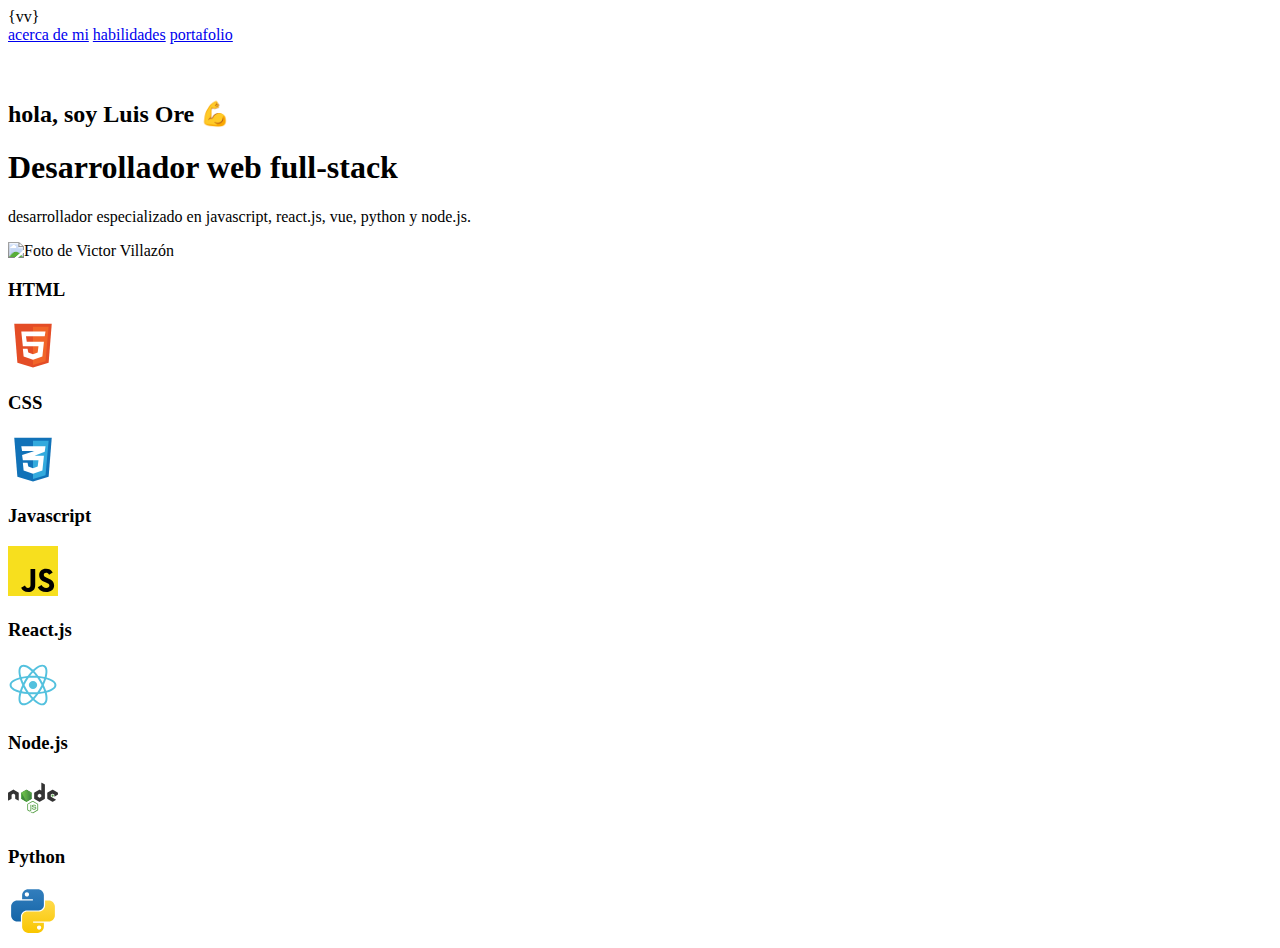
==== semana 04/dia01-mi-portafolio/index.html @ ae2e28c8 "semana04-portafolio" ====
<!DOCTYPE html>
<html lang="en">
<head>
  <meta charset="UTF-8">
  <meta name="viewport" content="width=device-width, initial-scale=1.0">
  <title>Portafolio - Victor Villazón</title>
  <link rel="stylesheet" href="./css/styles.css">
</head>
<body>
  <header class="header wrapper">
    <span class="header__logo">{vv}</span>

    <nav class="header__menu">
      <a href="#acerca-de-mi" class="header__menu--active">acerca de mi</a>
      <a href="#habilidades">habilidades</a>
      <a href="#portafolio">portafolio</a>
    </nav>

    <div class="header__links">
      <img src="./images/icon-github.svg" />
      <img src="./images/icon-linkedin.svg" />
    </div>
  </header>

  <main>
    <section class="hero wrapper">
      <h2 class="hero__gretting">hola, soy <span>Luis Ore</span> 💪</h2>
      <h1 class="hero__title">Desarrollador web full-stack</h1>
      <p class="hero__description">desarrollador especializado en javascript, react.js, vue, python y node.js.</p>
      
      <img class="hero__photo" src="https://placehold.co/278x278" alt="Foto de Victor Villazón" />

      <div class="stack">
        <div class="stack__wrap">
          <h3 class="stack__title">HTML</h3>
          <div class="stack__box">
            <img src="./images/icon-html5.svg" width="50" height="50" />
          </div>
        </div>

        <div class="stack__wrap">
          <h3 class="stack__title">CSS</h3>
          <div class="stack__box">
            <img src="./images/icon-css3.svg" width="50" height="50" />
          </div>
        </div>

        <div class="stack__wrap">
          <h3 class="stack__title">Javascript</h3>
          <div class="stack__box">
            <img src="./images/icon-javascript.svg" width="50" height="50" />
          </div>
        </div>

        <div class="stack__wrap">
          <h3 class="stack__title">React.js</h3>
          <div class="stack__box">
            <img src="./images/icon-reactjs.svg" width="50" height="50" />
          </div>
        </div>

        <div class="stack__wrap">
          <h3 class="stack__title">Node.js</h3>
          <div class="stack__box">
            <img src="./images/icon-nodejs.svg" width="50" height="50" />
          </div>
        </div>

        <div class="stack__wrap">
          <h3 class="stack__title">Python</h3>
          <div class="stack__box">
            <img src="./images/icon-python.svg" width="50" height="50" />
          </div>
        </div>
      </div>
    </section>
  </main>
</body>
</html>
---- semana 04/dia01-mi-portafolio/css/styles.css ----
@import url("https://fonts.googleapis.com/css2?family=Poppins:wght@400;600;700&display=swap");

:root{
    /* FONTS */

    --font-primary: "pooppins", sans-serif;
}
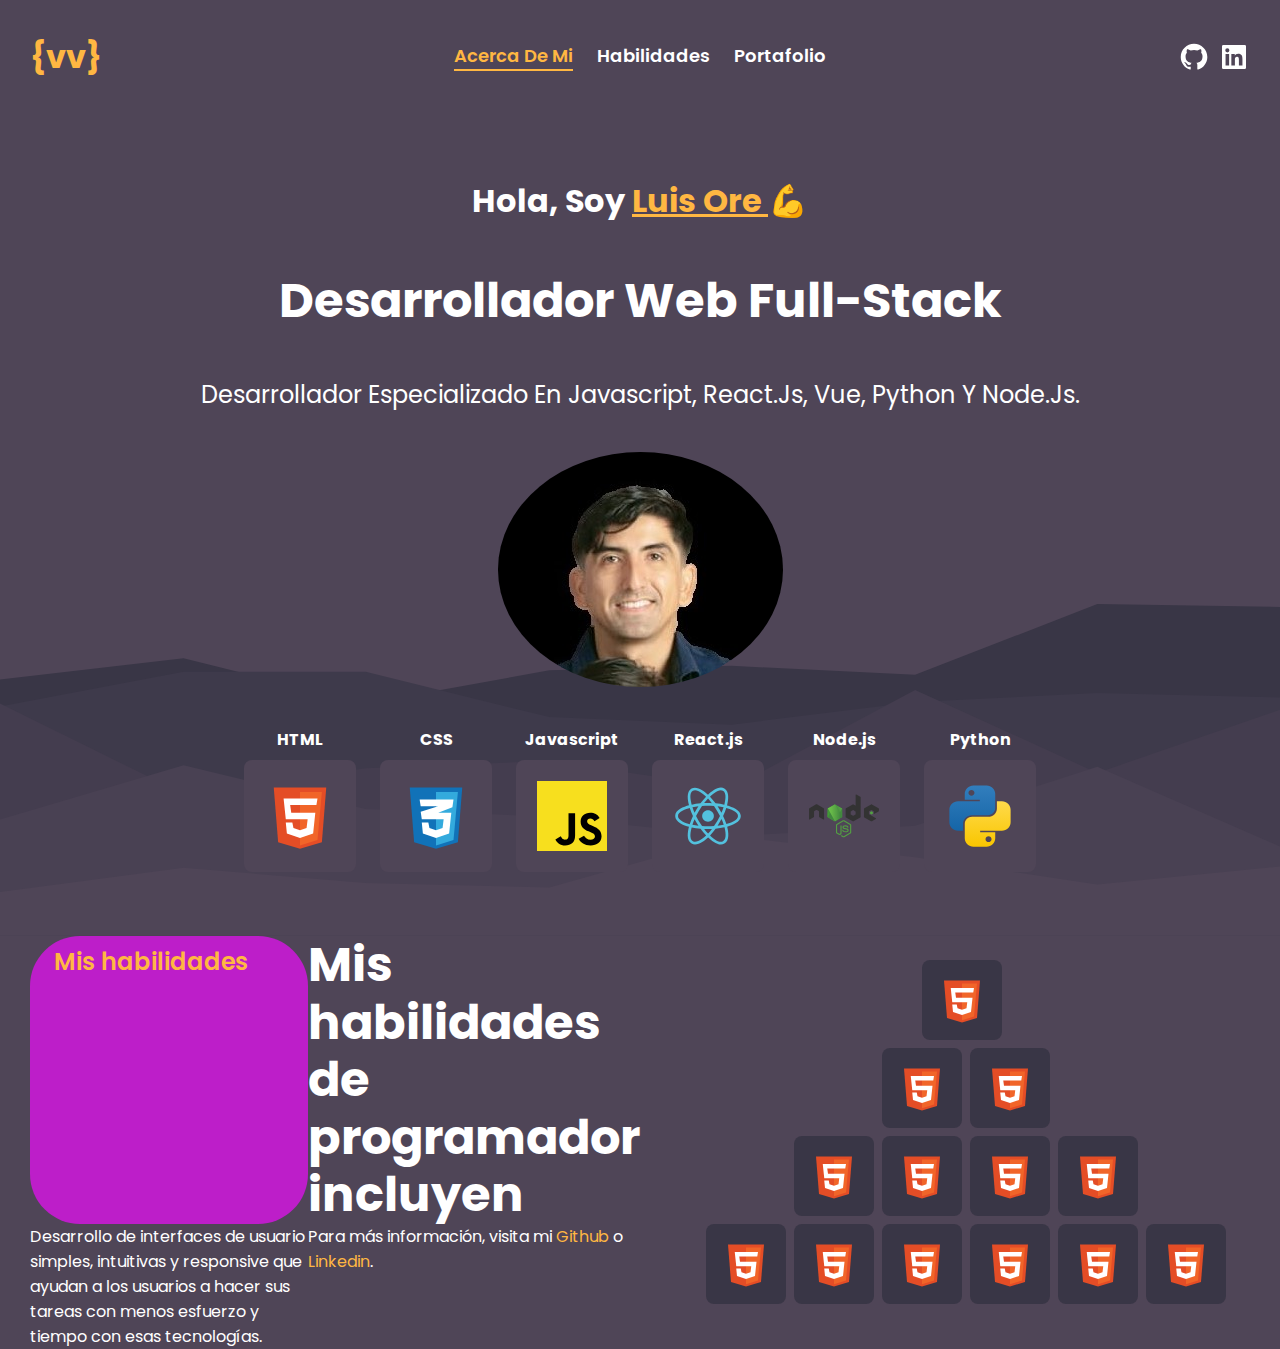
==== commit de6664fd: "semana04  dia 1" ====
--- a/semana 04/dia01-mi-portafolio/index.html
+++ b/semana 04/dia01-mi-portafolio/index.html
@@ -3,7 +3,7 @@
 <head>
   <meta charset="UTF-8">
   <meta name="viewport" content="width=device-width, initial-scale=1.0">
-  <title>Portafolio - Victor Villazón</title>
+  <title>Portafolio - Luis Ore</title>
   <link rel="stylesheet" href="./css/styles.css">
 </head>
 <body>
@@ -23,57 +23,116 @@
   </header>
 
   <main>
-    <section class="hero wrapper">
-      <h2 class="hero__gretting">hola, soy <span>Luis Ore</span> 💪</h2>
+    <section class="hero hero--bg ">
+      <h2 class="hero__gretting">hola, soy <span>Luis Ore </span> 💪</h2>
       <h1 class="hero__title">Desarrollador web full-stack</h1>
       <p class="hero__description">desarrollador especializado en javascript, react.js, vue, python y node.js.</p>
       
-      <img class="hero__photo" src="https://placehold.co/278x278" alt="Foto de Victor Villazón" />
+      <img class="hero__photo" src="/semana 04/dia01-mi-portafolio/images/luis.jpg" alt="Foto de Luis Ore" />
 
       <div class="stack">
         <div class="stack__wrap">
           <h3 class="stack__title">HTML</h3>
           <div class="stack__box">
-            <img src="./images/icon-html5.svg" width="50" height="50" />
+            <img src="./images/icon-html5.svg" width="70" height="70" />
           </div>
         </div>
 
         <div class="stack__wrap">
           <h3 class="stack__title">CSS</h3>
           <div class="stack__box">
-            <img src="./images/icon-css3.svg" width="50" height="50" />
+            <img src="./images/icon-css3.svg" width="70" height="70" />
           </div>
         </div>
 
         <div class="stack__wrap">
           <h3 class="stack__title">Javascript</h3>
           <div class="stack__box">
-            <img src="./images/icon-javascript.svg" width="50" height="50" />
+            <img src="./images/icon-javascript.svg" width="70" height="70" />
           </div>
         </div>
 
         <div class="stack__wrap">
           <h3 class="stack__title">React.js</h3>
           <div class="stack__box">
-            <img src="./images/icon-reactjs.svg" width="50" height="50" />
+            <img src="./images/icon-reactjs.svg" width="70" height="70" />
           </div>
         </div>
 
         <div class="stack__wrap">
           <h3 class="stack__title">Node.js</h3>
           <div class="stack__box">
-            <img src="./images/icon-nodejs.svg" width="50" height="50" />
+            <img src="./images/icon-nodejs.svg" width="70" height="70" />
           </div>
         </div>
 
         <div class="stack__wrap">
           <h3 class="stack__title">Python</h3>
           <div class="stack__box">
-            <img src="./images/icon-python.svg" width="50" height="50" />
+            <img src="./images/icon-python.svg" width="70" height="70" />
           </div>
         </div>
       </div>
     </section>
+
+    <section class="skills wrapper">
+      <div class="skills __info">
+        <span class="skills__tag">Mis habilidades</span>
+        <h2 class="skills__title">Mis habilidades de programador incluyen</h2>
+        <p class="skills__content">Desarrollo de interfaces de usuario simples, intuitivas y responsive que ayudan a los usuarios a hacer sus tareas con menos esfuerzo y tiempo con esas tecnologías.</p>
+        <p class="skills__content">
+          Para más información, visita mi <a href="https://github.com/Luis-orca" class="skills__link" target="_blank"  >Github</a> o <a href="" class="skills__link">Linkedin</a>.
+        </p>
+      </div>
+
+      <div class="skills__list">
+        <div class="skills__box">
+          <img src="./images/icon-html5.svg" width="48" height="48" />
+        </div>
+        <div class="skills__box">
+          <img src="./images/icon-html5.svg" width="48" height="48" />
+        </div>
+        <div class="skills__box">
+          <img src="./images/icon-html5.svg" width="48" height="48" />
+        </div>
+        <div class="skills__box">
+          <img src="./images/icon-html5.svg" width="48" height="48" />
+        </div>
+        <div class="skills__box">
+          <img src="./images/icon-html5.svg" width="48" height="48" />
+        </div>
+        <div class="skills__box">
+          <img src="./images/icon-html5.svg" width="48" height="48" />
+        </div>
+        <div class="skills__box">
+          <img src="./images/icon-html5.svg" width="48" height="48" />
+        </div>
+        <div class="skills__box">
+          <img src="./images/icon-html5.svg" width="48" height="48" />
+        </div>
+        <div class="skills__box">
+          <img src="./images/icon-html5.svg" width="48" height="48" />
+        </div>
+        <div class="skills__box">
+          <img src="./images/icon-html5.svg" width="48" height="48" />
+        </div>
+        <div class="skills__box">
+          <img src="./images/icon-html5.svg" width="48" height="48" />
+        </div>
+        <div class="skills__box">
+          <img src="./images/icon-html5.svg" width="48" height="48" />
+        </div>
+        <div class="skills__box">
+          <img src="./images/icon-html5.svg" width="48" height="48" />
+        </div>
+      </div>
+
+    </section>
+  
+
+    <section class="projects">
+
+    </section>
   </main>
 </body>
 </html>--- a/semana 04/dia01-mi-portafolio/css/styles.css
+++ b/semana 04/dia01-mi-portafolio/css/styles.css
@@ -1,7 +1,303 @@
 @import url("https://fonts.googleapis.com/css2?family=Poppins:wght@400;600;700&display=swap");
 
-:root{
-    /* FONTS */
-
-    --font-primary: "pooppins", sans-serif;
+/* VARIABLES */
+
+:root {
+  /* FONTS */
+
+  --font-primary: 'Poppins', sans-serif;
+  --font-size: 16px;
+  --font-weight-regular: 400;
+  --font-weight-semibold: 600;
+  --font-weight-bold: 700;
+
+  /* COLORS */
+
+  --primary-color-gold: #FFB742;
+  --primary-color-blue1: #393646;
+  --primary-color-blue2: #4F4557;
+  --primary-color-blue3: #bd1ec9;
+  --primary-color-white: #FFFFFF;
+}
+
+/* GENERAL */
+
+* {
+  box-sizing: border-box;
+  margin: 0;
+}
+
+html {
+  font-size: var(--font-size);
+}
+
+body {
+  font-family: var(--font-primary);
+  background-color: var(--primary-color-blue2);
+  color: var(--primary-color-white);
+}
+
+a {
+  color: inherit;
+  text-decoration: none;
+}
+
+/* UTILS */
+
+.wrapper {
+  width: min(100% - 3rem, 1220px);
+  margin: 0 auto;
+}
+
+/* HEADER */
+
+.header {
+  display: flex;
+  justify-content: space-between;
+  align-items: center;
+}
+
+.header__logo {
+  color: var(--primary-color-gold);
+  font-size: 2rem;
+  font-weight: var(--font-weight-bold);
+}
+
+.header__menu {
+  display: flex;
+  gap: 1.5rem;
+  padding: 10px;
+  margin: 2rem;
+}
+
+.header__menu a {
+  color: var(--primary-color-white);
+  font-size: 1.125rem; /* 18px x 16px = 1.125rem */
+  font-weight: var(--font-weight-semibold);
+  text-transform: capitalize;
+}
+
+.header__menu .header__menu--active,
+.header__menu a:hover {
+  color: var(--primary-color-gold);
+  border-bottom: 2px solid var(--primary-color-gold);
+}
+
+.header .header__links {
+  display: flex;
+  align-items: center;
+  gap: 0.5rem;
+}
+
+/* HERO */
+
+.hero {
+  /* border: 1px solid red; */
+
+  display: flex;
+  flex-direction: column;
+  align-items: center;
+  gap: 2.5rem;
+  padding: 4rem;
+}
+
+.hero--bg {
+  background-image: url(../images/bg.svg);
+  background-repeat: no-repeat;
+  background-position: bottom;
+  background-size: contain;
+}
+
+.hero__gretting {
+  font-size: 2rem;
+  font-weight: var(--font-weight-bold);
+  text-transform: capitalize;
+}
+
+.hero__gretting span {
+  color: var(--primary-color-gold);
+  /* border-bottom: 3px solid var(--primary-color-gold); */
+  text-decoration: underline;
+}
+
+.hero__title {
+  font-size: 3rem;
+  font-weight: var(--font-weight-bold);
+  text-transform: capitalize;
+}
+
+.hero__description {
+  font-size: 1.5rem;
+  font-weight: var(--font-weight-regular);
+  text-transform: capitalize;
+}
+
+.hero__photo {
+  border-radius: 50%;
+}
+
+.stack {
+  /* border: 1px solid yellow; */
+
+  display: flex;
+  gap: 1.5rem;
+}
+
+.stack__title {
+  font-size: 1rem;
+  margin-bottom: 0.5rem;
+}
+
+.stack__wrap {
+  /* border: 1px solid blue; */
+
+  display: flex;
+  flex-direction: column;
+  align-items: center;
+}
+
+.stack__box {
+  /* border: 1px solid orange; */
+  width: 7rem;
+  height: 7rem;
+
+  background-color: var(--primary-color-blue2);
+  border-radius: 0.5rem;
+
+  display: flex;
+  justify-content: center;
+  align-items: center;
+}
+
+/* Skills */
+
+.skills {
+  /* border: 1px solid red; */
+
+  display: grid;
+  grid-template-columns: 1fr 1fr;
+  /* grid-template-columns: repeat(2, 1fr); */
+}
+
+.skills__info {
+  display: flex;
+  flex-direction: column;
+  justify-content: center;
+  align-items: start;
+  gap: 1rem ;
+}
+
+.skills__tag {
+  background-color: var(--primary-color-blue3);
+  padding: .5rem 1.5rem;
+  border-radius: 3.125rem; /* 50 / 16px */
+  font-size: 1.5rem;
+  font-weight: var(--font-weight-semibold);
+  color: var(--primary-color-gold);
+}
+
+.skills__title {
+  font-size: 3rem;
+  font-weight: var(--font-weight-bold);
+  line-height: 1.2;
+}
+
+.skills__content {
+  font-size: 1rem;
+  font-weight: var(--font-weight-regular);
+}
+
+.skills__link {
+  color: var(--primary-color-gold);
+}
+
+.skills__list {
+  /* border: 1px solid yellow; */
+
+  display: grid;
+  /* grid-template-columns: 5rem 5rem 5rem 5rem 5rem 5rem; */
+  /* grid-template-rows: 5rem 5rem 5rem 5rem; */
+
+  grid-template-columns: repeat(6, 5rem);
+  grid-template-rows: repeat(4, 5rem);
+  justify-content: end;
+
+  grid-template-areas: 
+    ". . b1 . . ."
+    ". . b2 b3 . ."
+    ". b4 b5 b6 b7 ."
+    "b8 b9 b10 b11 b12 b13"
+  ;
+
+  gap: .5rem;
+  padding: 1.5rem;
+
+  position: relative;
+}
+
+.skills__box {
+  width: 5rem;
+  height: 5rem;
+  border-radius: 0.5rem;
+  background-color: var(--primary-color-blue1);
+
+  display: flex;
+  justify-content: center;
+  align-items: center;
+}
+
+.skills__box:nth-child(1) {
+  grid-area: b1;
+
+  position: absolute;
+  top: 0;
+  left: 2.5rem;
+}
+
+.skills__box:nth-child(2) {
+  grid-area: b2;
+}
+
+.skills__box:nth-child(3) {
+  grid-area: b3;
+}
+
+.skills__box:nth-child(4) {
+  grid-area: b4;
+}
+
+.skills__box:nth-child(5) {
+  grid-area: b5;
+}
+
+.skills__box:nth-child(6) {
+  grid-area: b6;
+}
+
+.skills__box:nth-child(7) {
+  grid-area: b7;
+}
+
+.skills__box:nth-child(8) {
+  grid-area: b8;
+}
+
+.skills__box:nth-child(9) {
+  grid-area: b9;
+}
+
+.skills__box:nth-child(10) {
+  grid-area: b10;
+}
+
+.skills__box:nth-child(11) {
+  grid-area: b11;
+}
+
+.skills__box:nth-child(12) {
+  grid-area: b12;
+}
+
+.skills__box:nth-child(13) {
+  grid-area: b13;
 }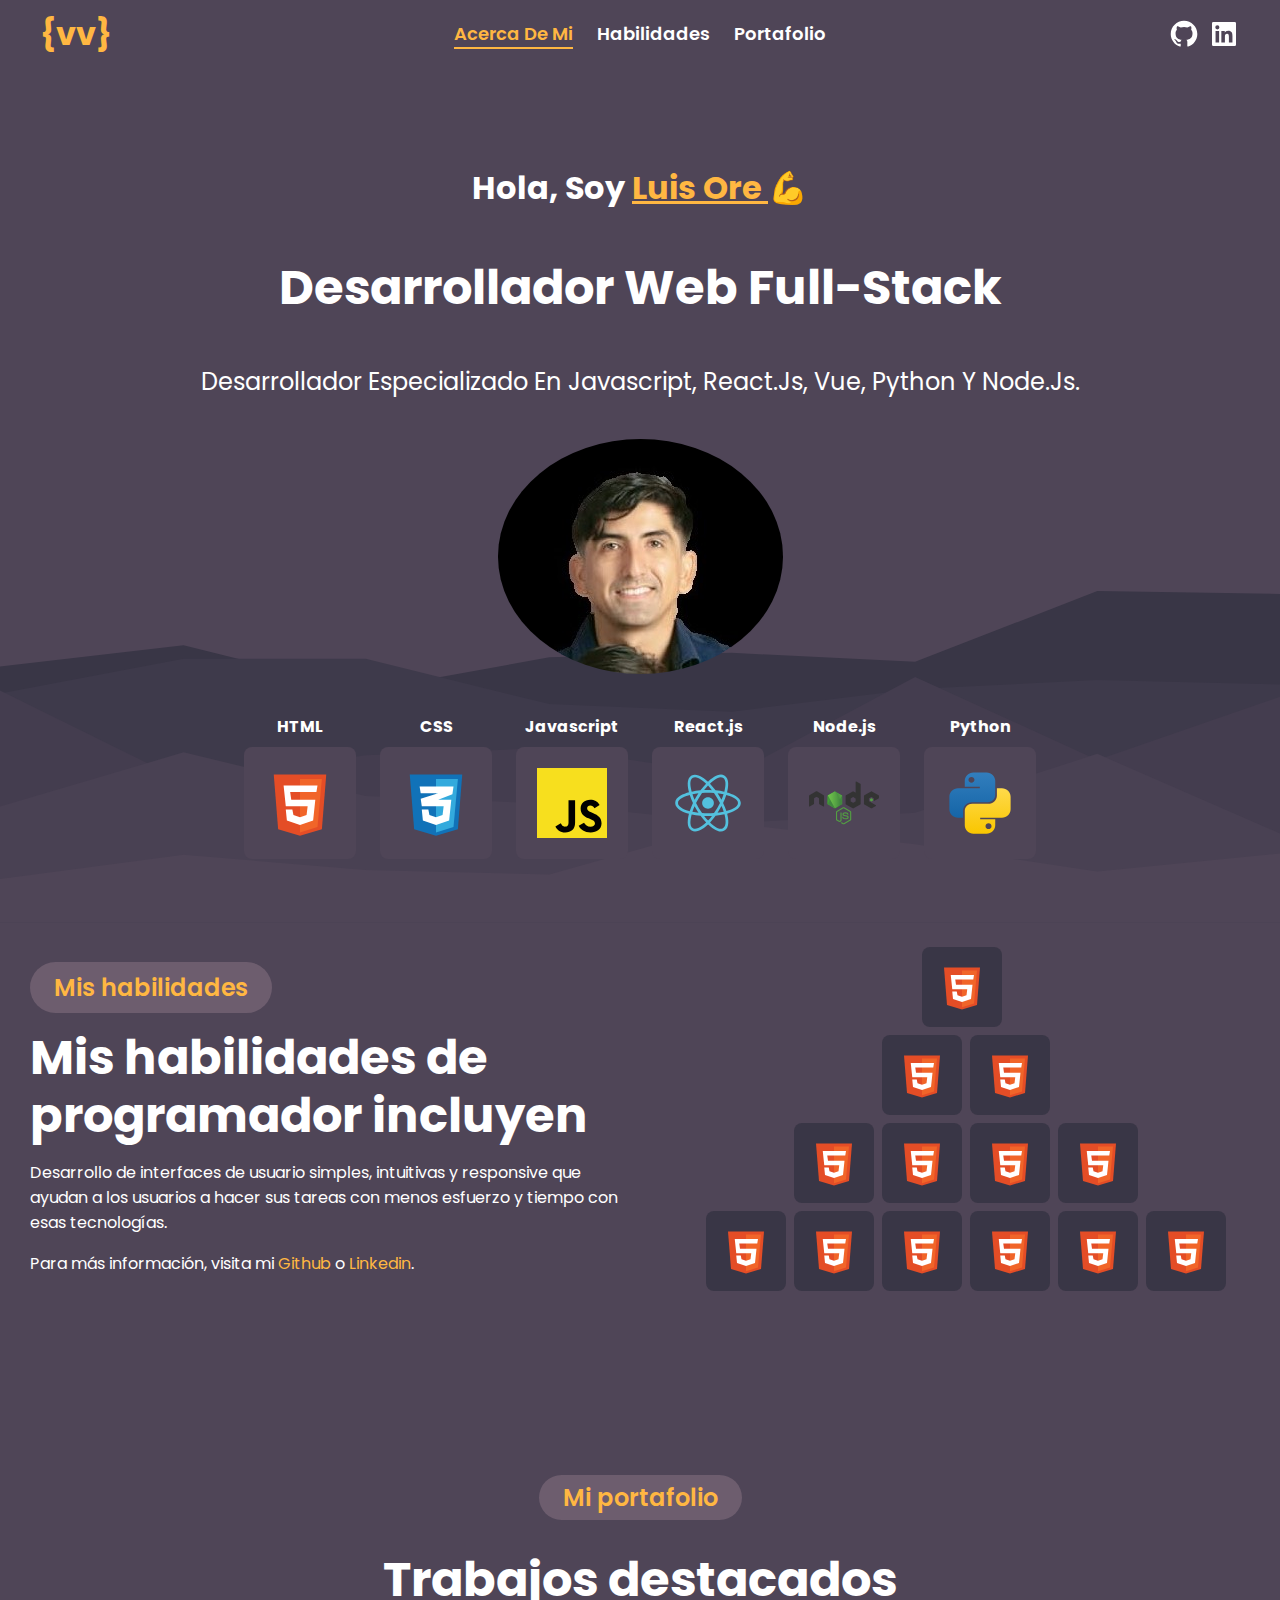
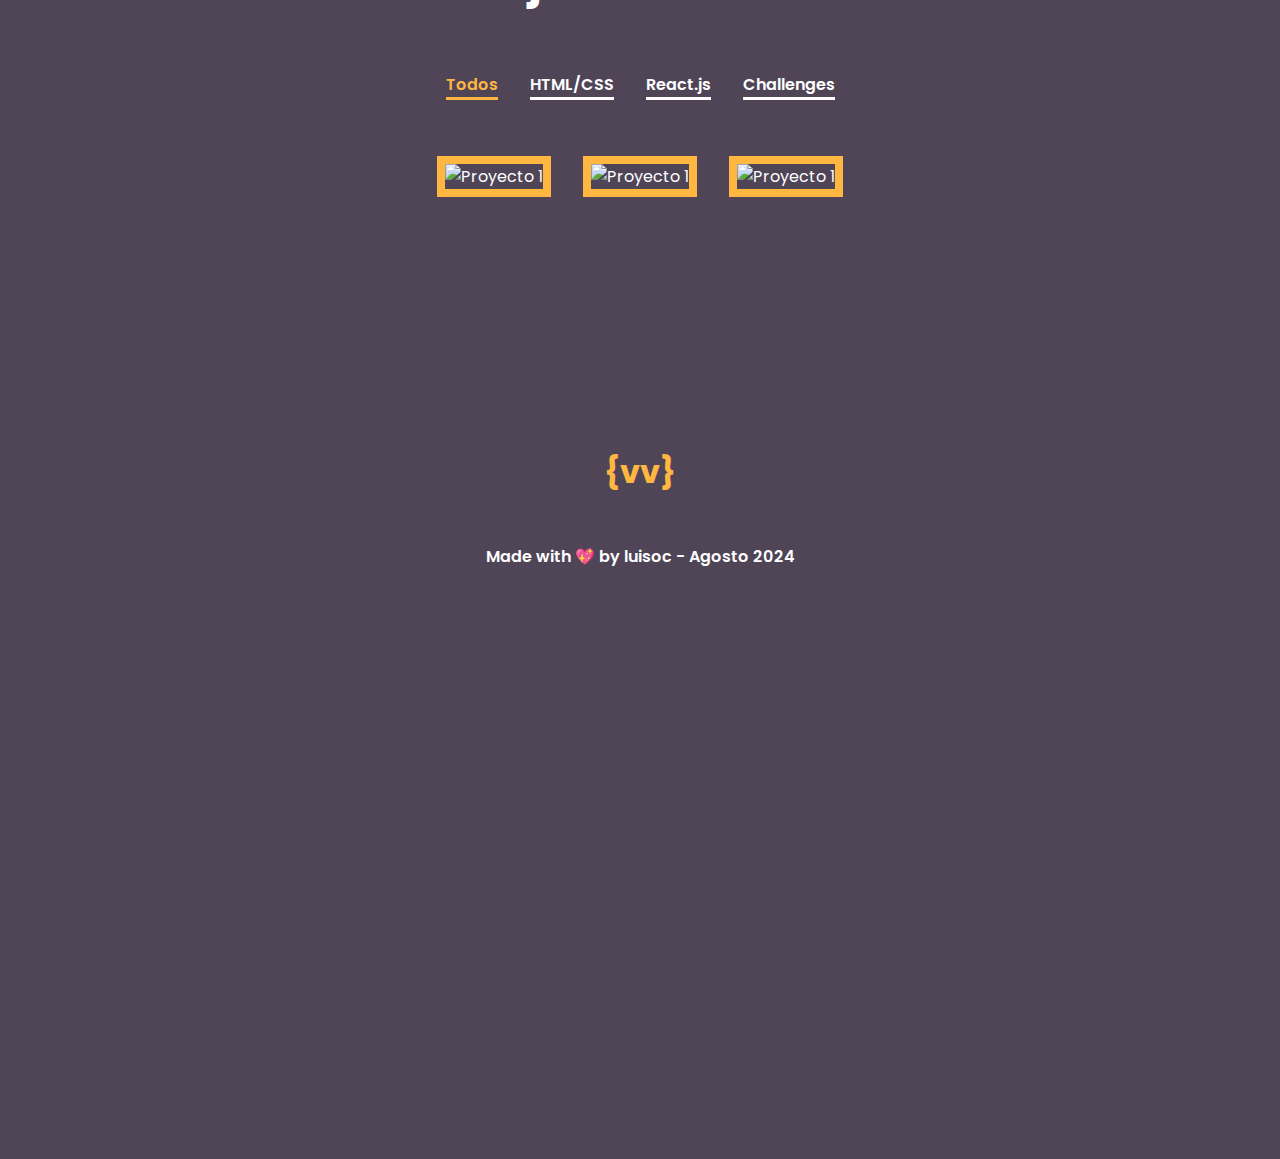
==== commit 19d874dd: "semana04" ====
--- a/semana 04/dia01-mi-portafolio/index.html
+++ b/semana 04/dia01-mi-portafolio/index.html
@@ -76,12 +76,12 @@
     </section>
 
     <section class="skills wrapper">
-      <div class="skills __info">
+      <div class="skills__info">
         <span class="skills__tag">Mis habilidades</span>
         <h2 class="skills__title">Mis habilidades de programador incluyen</h2>
         <p class="skills__content">Desarrollo de interfaces de usuario simples, intuitivas y responsive que ayudan a los usuarios a hacer sus tareas con menos esfuerzo y tiempo con esas tecnologías.</p>
         <p class="skills__content">
-          Para más información, visita mi <a href="https://github.com/Luis-orca" class="skills__link" target="_blank"  >Github</a> o <a href="" class="skills__link">Linkedin</a>.
+          Para más información, visita mi <a href="https://github.com/victorvzn/" class="skills__link" target="_blank"  >Github</a> o <a href="" class="skills__link">Linkedin</a>.
         </p>
       </div>
 
@@ -126,13 +126,74 @@
           <img src="./images/icon-html5.svg" width="48" height="48" />
         </div>
       </div>
+    </section>
 
-    </section>
-  
+    <section class="projects wrapper">
+      <h3 class="projects__tag">Mi portafolio</h3>
+      <h2 class="projects__title">Trabajos destacados</h2>
 
-    <section class="projects">
+      <nav class="projects__tabs">
+        <a href="" class="projects__tab-item projects__tab-item--active">Todos</a>
+        <a href="" class="projects__tab-item">HTML/CSS</a>
+        <a href="" class="projects__tab-item">React.js</a>
+        <a href="" class="projects__tab-item">Challenges</a>
+      </nav>
 
+      <div class="projects__list">
+        <article class="project-item">
+          <img src="https://placehold.co/390x495" alt="Proyecto 1" />
+          <div class="project-cover">
+            <h4>Memkards</h4>
+            <p>Desarrollo de interfaces de usuario simples, intuitivas y responsive que ayudan a los usuarios a hacer sus tareas con menos esfuerzo y tiempo con esas tecnologías.</p>
+            <div>
+              <a href="#" target="_blank">
+                <svg width="74" height="74" fill="currentColor"><g filter="url(#a)"><path d="M33.101 24.221a2.22 2.22 0 0 0 3.14 3.14l-3.14-3.14Zm13.45 13.45a2.22 2.22 0 1 0 3.14 3.14l-3.14-3.14Zm-5.826 12.112a2.22 2.22 0 1 0-3.14-3.14l3.14 3.14Zm-8.295 5.152 1.55 1.59.02-.02-1.57-1.57ZM18.98 41.488l-1.57-1.57-.02.02 1.59 1.55Zm8.295-5.156a2.22 2.22 0 1 0-3.14-3.14l3.14 3.14Zm17.937-4.49a2.22 2.22 0 1 0-3.14-3.14l3.14 3.14Zm-16.59 10.31a2.22 2.22 0 1 0 3.14 3.14l-3.14-3.14Zm7.618-14.791 6.726-6.726-3.14-3.14-6.725 6.726 3.14 3.14Zm6.726-6.726a7.29 7.29 0 0 1 10.31 0l3.14-3.14c-4.581-4.58-12.009-4.58-16.59 0l3.14 3.14Zm10.31 0a7.29 7.29 0 0 1 0 10.311l3.14 3.14c4.581-4.581 4.581-12.009 0-16.59l-3.14 3.14Zm0 10.311-6.725 6.725 3.14 3.14 6.725-6.725-3.14-3.14Zm-15.69 15.697-6.725 6.722 3.138 3.14 6.726-6.722-3.14-3.14Zm-6.706 6.703a7.29 7.29 0 0 1-10.244-.064l-3.14 3.14c4.541 4.539 11.887 4.585 16.484.103l-3.1-3.18Zm-10.244-.064a7.29 7.29 0 0 1-.066-10.245l-3.18-3.099c-4.481 4.598-4.434 11.944.107 16.483l3.139-3.14Zm-.087-10.225 6.726-6.725-3.14-3.14-6.725 6.726 3.14 3.14Zm21.524-14.355-13.45 13.45 3.139 3.14 13.45-13.45-3.14-3.14Z"/></g><defs><filter id="a" width="82" height="82" x="-4" y="0" color-interpolation-filters="sRGB" filterUnits="userSpaceOnUse"><feFlood flood-opacity="0" result="BackgroundImageFix"/><feColorMatrix in="SourceAlpha" result="hardAlpha" values="0 0 0 0 0 0 0 0 0 0 0 0 0 0 0 0 0 0 127 0"/><feOffset dy="4"/><feGaussianBlur stdDeviation="2"/><feComposite in2="hardAlpha" operator="out"/><feColorMatrix values="0 0 0 0 0 0 0 0 0 0 0 0 0 0 0 0 0 0 0.25 0"/><feBlend in2="BackgroundImageFix" result="effect1_dropShadow_2_297"/><feBlend in="SourceGraphic" in2="effect1_dropShadow_2_297" result="shape"/></filter></defs></svg>
+              </a>
+              <a href="#" target="_blank">
+                <img src="./images/icon-github2.svg" />
+              </a>
+            </div>
+          </div>
+        </article>
+        <article class="project-item">
+          <img src="https://placehold.co/390x495" alt="Proyecto 1" />
+          <div class="project-cover">
+            <h4>Memkards</h4>
+            <p>Desarrollo de interfaces de usuario simples, intuitivas y responsive que ayudan a los usuarios a hacer sus tareas con menos esfuerzo y tiempo con esas tecnologías.</p>
+            <div>
+              <a href="#" target="_blank">
+                <svg width="74" height="74" fill="currentColor"><g filter="url(#a)"><path d="M33.101 24.221a2.22 2.22 0 0 0 3.14 3.14l-3.14-3.14Zm13.45 13.45a2.22 2.22 0 1 0 3.14 3.14l-3.14-3.14Zm-5.826 12.112a2.22 2.22 0 1 0-3.14-3.14l3.14 3.14Zm-8.295 5.152 1.55 1.59.02-.02-1.57-1.57ZM18.98 41.488l-1.57-1.57-.02.02 1.59 1.55Zm8.295-5.156a2.22 2.22 0 1 0-3.14-3.14l3.14 3.14Zm17.937-4.49a2.22 2.22 0 1 0-3.14-3.14l3.14 3.14Zm-16.59 10.31a2.22 2.22 0 1 0 3.14 3.14l-3.14-3.14Zm7.618-14.791 6.726-6.726-3.14-3.14-6.725 6.726 3.14 3.14Zm6.726-6.726a7.29 7.29 0 0 1 10.31 0l3.14-3.14c-4.581-4.58-12.009-4.58-16.59 0l3.14 3.14Zm10.31 0a7.29 7.29 0 0 1 0 10.311l3.14 3.14c4.581-4.581 4.581-12.009 0-16.59l-3.14 3.14Zm0 10.311-6.725 6.725 3.14 3.14 6.725-6.725-3.14-3.14Zm-15.69 15.697-6.725 6.722 3.138 3.14 6.726-6.722-3.14-3.14Zm-6.706 6.703a7.29 7.29 0 0 1-10.244-.064l-3.14 3.14c4.541 4.539 11.887 4.585 16.484.103l-3.1-3.18Zm-10.244-.064a7.29 7.29 0 0 1-.066-10.245l-3.18-3.099c-4.481 4.598-4.434 11.944.107 16.483l3.139-3.14Zm-.087-10.225 6.726-6.725-3.14-3.14-6.725 6.726 3.14 3.14Zm21.524-14.355-13.45 13.45 3.139 3.14 13.45-13.45-3.14-3.14Z"/></g><defs><filter id="a" width="82" height="82" x="-4" y="0" color-interpolation-filters="sRGB" filterUnits="userSpaceOnUse"><feFlood flood-opacity="0" result="BackgroundImageFix"/><feColorMatrix in="SourceAlpha" result="hardAlpha" values="0 0 0 0 0 0 0 0 0 0 0 0 0 0 0 0 0 0 127 0"/><feOffset dy="4"/><feGaussianBlur stdDeviation="2"/><feComposite in2="hardAlpha" operator="out"/><feColorMatrix values="0 0 0 0 0 0 0 0 0 0 0 0 0 0 0 0 0 0 0.25 0"/><feBlend in2="BackgroundImageFix" result="effect1_dropShadow_2_297"/><feBlend in="SourceGraphic" in2="effect1_dropShadow_2_297" result="shape"/></filter></defs></svg>
+              </a>
+              <a href="#" target="_blank">
+                <img src="./images/icon-github2.svg" />
+              </a>
+            </div>
+          </div>
+        </article>
+        <article class="project-item">
+          <img src="https://placehold.co/390x495" alt="Proyecto 1" />
+          <div class="project-cover">
+            <h4>Memkards</h4>
+            <p>Desarrollo de interfaces de usuario simples, intuitivas y responsive que ayudan a los usuarios a hacer sus tareas con menos esfuerzo y tiempo con esas tecnologías.</p>
+            <div>
+              <a href="#" target="_blank">
+                <svg width="74" height="74" fill="currentColor"><g filter="url(#a)"><path d="M33.101 24.221a2.22 2.22 0 0 0 3.14 3.14l-3.14-3.14Zm13.45 13.45a2.22 2.22 0 1 0 3.14 3.14l-3.14-3.14Zm-5.826 12.112a2.22 2.22 0 1 0-3.14-3.14l3.14 3.14Zm-8.295 5.152 1.55 1.59.02-.02-1.57-1.57ZM18.98 41.488l-1.57-1.57-.02.02 1.59 1.55Zm8.295-5.156a2.22 2.22 0 1 0-3.14-3.14l3.14 3.14Zm17.937-4.49a2.22 2.22 0 1 0-3.14-3.14l3.14 3.14Zm-16.59 10.31a2.22 2.22 0 1 0 3.14 3.14l-3.14-3.14Zm7.618-14.791 6.726-6.726-3.14-3.14-6.725 6.726 3.14 3.14Zm6.726-6.726a7.29 7.29 0 0 1 10.31 0l3.14-3.14c-4.581-4.58-12.009-4.58-16.59 0l3.14 3.14Zm10.31 0a7.29 7.29 0 0 1 0 10.311l3.14 3.14c4.581-4.581 4.581-12.009 0-16.59l-3.14 3.14Zm0 10.311-6.725 6.725 3.14 3.14 6.725-6.725-3.14-3.14Zm-15.69 15.697-6.725 6.722 3.138 3.14 6.726-6.722-3.14-3.14Zm-6.706 6.703a7.29 7.29 0 0 1-10.244-.064l-3.14 3.14c4.541 4.539 11.887 4.585 16.484.103l-3.1-3.18Zm-10.244-.064a7.29 7.29 0 0 1-.066-10.245l-3.18-3.099c-4.481 4.598-4.434 11.944.107 16.483l3.139-3.14Zm-.087-10.225 6.726-6.725-3.14-3.14-6.725 6.726 3.14 3.14Zm21.524-14.355-13.45 13.45 3.139 3.14 13.45-13.45-3.14-3.14Z"/></g><defs><filter id="a" width="82" height="82" x="-4" y="0" color-interpolation-filters="sRGB" filterUnits="userSpaceOnUse"><feFlood flood-opacity="0" result="BackgroundImageFix"/><feColorMatrix in="SourceAlpha" result="hardAlpha" values="0 0 0 0 0 0 0 0 0 0 0 0 0 0 0 0 0 0 127 0"/><feOffset dy="4"/><feGaussianBlur stdDeviation="2"/><feComposite in2="hardAlpha" operator="out"/><feColorMatrix values="0 0 0 0 0 0 0 0 0 0 0 0 0 0 0 0 0 0 0.25 0"/><feBlend in2="BackgroundImageFix" result="effect1_dropShadow_2_297"/><feBlend in="SourceGraphic" in2="effect1_dropShadow_2_297" result="shape"/></filter></defs></svg>
+              </a>
+              <a href="#" target="_blank">
+                <img src="./images/icon-github2.svg" />
+              </a>
+            </div>
+          </div>
+        </article>
+      </div>
     </section>
   </main>
+
+  <footer class="footer">
+    <span class="footer__logo">{vv}</span>
+    <p class="footer__copy">
+      Made with 💖 by luisoc - Agosto 2024
+    </p>
+  </footer>
 </body>
 </html>--- a/semana 04/dia01-mi-portafolio/css/styles.css
+++ b/semana 04/dia01-mi-portafolio/css/styles.css
@@ -1,4 +1,12 @@
 @import url("https://fonts.googleapis.com/css2?family=Poppins:wght@400;600;700&display=swap");
+
+/* TODO: Terminar el diseño con RWD
+
+1. Ocultar el menu de navegación en mobile
+2. La lista de stacks se vean solo dos columnas y multiples filas en mobile.
+3. Hacer que la piramide de habilidades esté abajo de la sección mis habilidades en mobile
+4. Hacer que los proyectos se vean en una sola línea en mobile.
+*/
 
 /* VARIABLES */
 
@@ -16,7 +24,7 @@
   --primary-color-gold: #FFB742;
   --primary-color-blue1: #393646;
   --primary-color-blue2: #4F4557;
-  --primary-color-blue3: #bd1ec9;
+  --primary-color-blue3: #6D5D6E;
   --primary-color-white: #FFFFFF;
 }
 
@@ -25,6 +33,8 @@
 * {
   box-sizing: border-box;
   margin: 0;
+
+  /* border: 1px solid red; */
 }
 
 html {
@@ -55,6 +65,9 @@
   display: flex;
   justify-content: space-between;
   align-items: center;
+
+  padding: 10px;
+  margin-bottom: 2rem;
 }
 
 .header__logo {
@@ -64,10 +77,14 @@
 }
 
 .header__menu {
-  display: flex;
-  gap: 1.5rem;
-  padding: 10px;
-  margin: 2rem;
+  display: none;
+}
+
+@media (min-width: 768px) {
+  .header__menu {
+    display: flex;
+    gap: 1.5rem;
+  }
 }
 
 .header__menu a {
@@ -139,8 +156,15 @@
 .stack {
   /* border: 1px solid yellow; */
 
-  display: flex;
+  display: grid;
+  grid-template-columns: repeat(2, 1fr);
   gap: 1.5rem;
+}
+
+@media (min-width: 768px) {
+  .stack {
+    grid-template-columns: repeat(6, 1fr);
+  }
 }
 
 .stack__title {
@@ -175,8 +199,14 @@
   /* border: 1px solid red; */
 
   display: grid;
-  grid-template-columns: 1fr 1fr;
+  grid-template-columns: 1fr;
   /* grid-template-columns: repeat(2, 1fr); */
+}
+
+@media (min-width: 768px) {
+  .skills {
+    grid-template-columns: 1fr 1fr;
+  }
 }
 
 .skills__info {
@@ -218,8 +248,8 @@
   /* grid-template-columns: 5rem 5rem 5rem 5rem 5rem 5rem; */
   /* grid-template-rows: 5rem 5rem 5rem 5rem; */
 
-  grid-template-columns: repeat(6, 5rem);
-  grid-template-rows: repeat(4, 5rem);
+  grid-template-columns: repeat(6, 4rem);
+  grid-template-rows: repeat(4, 4rem);
   justify-content: end;
 
   grid-template-areas: 
@@ -230,20 +260,33 @@
   ;
 
   gap: .5rem;
-  padding: 1.5rem;
+  padding-top: 1.5rem;
 
   position: relative;
 }
 
 .skills__box {
-  width: 5rem;
-  height: 5rem;
+  width: 4rem;
+  height: 4rem;
   border-radius: 0.5rem;
   background-color: var(--primary-color-blue1);
 
   display: flex;
   justify-content: center;
   align-items: center;
+}
+
+@media (min-width: 768px) {
+  .skills__list {
+    grid-template-columns: repeat(6, 5rem);
+    grid-template-rows: repeat(4, 5rem);
+    padding: 1.5rem;
+  }
+
+  .skills__box {
+    width: 5rem;
+    height: 5rem;
+  }
 }
 
 .skills__box:nth-child(1) {
@@ -300,4 +343,149 @@
 
 .skills__box:nth-child(13) {
   grid-area: b13;
+}
+
+/* Projects */
+
+.projects {
+  /* border: 1px solid red; */
+
+  display: flex;
+  flex-direction: column;
+  gap: 1.5rem;
+  justify-content: center;
+  align-items: center;
+
+  padding: 10rem 2rem;
+}
+
+.projects__tag {
+  font-size: 1.5rem;
+  font-weight: var(--font-weight-semibold);
+  color: var(--primary-color-gold);
+  background-color: var(--primary-color-blue3);
+  border-radius: 3.125rem;
+  padding: .3rem 1.5rem;
+}
+
+.projects__title {
+  font-size: 3rem;
+  font-weight: var(--font-weight-bold);
+}
+
+.projects__tabs {
+  display: flex;
+  gap: 2rem;
+
+  font-size: 1rem;
+  font-weight: var(--font-weight-semibold);
+
+  margin: 2rem;
+}
+
+.projects__tab-item {
+  border-bottom: 3px solid var(--primary-color-white);
+
+  transition: all ease .3s;
+}
+
+.projects__tab-item--active,
+.projects__tab-item:hover {
+  color: var(--primary-color-gold);
+  border-bottom: 3px solid var(--primary-color-gold);
+}
+
+.projects__list {
+  display: grid;
+  grid-template-columns: repeat(1, 1fr);
+  gap: 2rem;
+}
+
+@media (min-width: 768px) {
+  .projects__list {
+    grid-template-columns: repeat(3, 1fr);
+  }
+}
+
+/* TODO: Terminar el cover de la imagen */
+
+.project-item {
+  position: relative;
+  width: fit-content;
+  height: fit-content;
+  border: 8px solid var(--primary-color-gold);
+}
+
+.project-cover {
+  position: absolute;
+  top: 0;
+  left: 0;
+  right: 0;
+  bottom: 0;
+  background-color: rgba(0, 0, 0, .5);
+  opacity: 0;
+  padding: 3rem;
+
+  display: flex;
+  flex-direction: column;
+  gap: 1.5rem;
+
+  transition: all ease .3s;
+
+  &:hover {
+    opacity: 1;
+  }
+
+  & h4 {
+    font-size: 3rem;
+  } 
+
+  & p {
+    font-size: 1rem;
+    font-weight: var(--font-weight-regular);
+  } 
+
+  & div {
+    display: flex;
+    gap: 3rem;
+    
+    padding: 3rem 0;
+    
+    justify-content: center;
+    align-items: center;  
+  }
+  
+  & div svg {
+    fill: var(--primary-color-white);
+  }
+}
+
+/* FOOTER */
+
+.footer {
+  display: flex;
+  flex-direction: column;
+  align-items: center;
+  justify-content: end;
+  gap: 3rem;
+  height: 372px;
+}
+
+.footer--bg {
+  background-image: url(../images/bg.svg);
+  background-repeat: no-repeat;
+  background-size: contain;
+  background-position: bottom;
+}
+
+.footer__logo {
+  color: var(--primary-color-gold);
+  font-size: 2rem;
+  font-weight: var(--font-weight-bold);
+}
+
+.footer__copy {
+  font-size: var(--font-size);
+  font-weight: var(--font-weight-semibold);
+  padding-bottom: 10rem;
 }